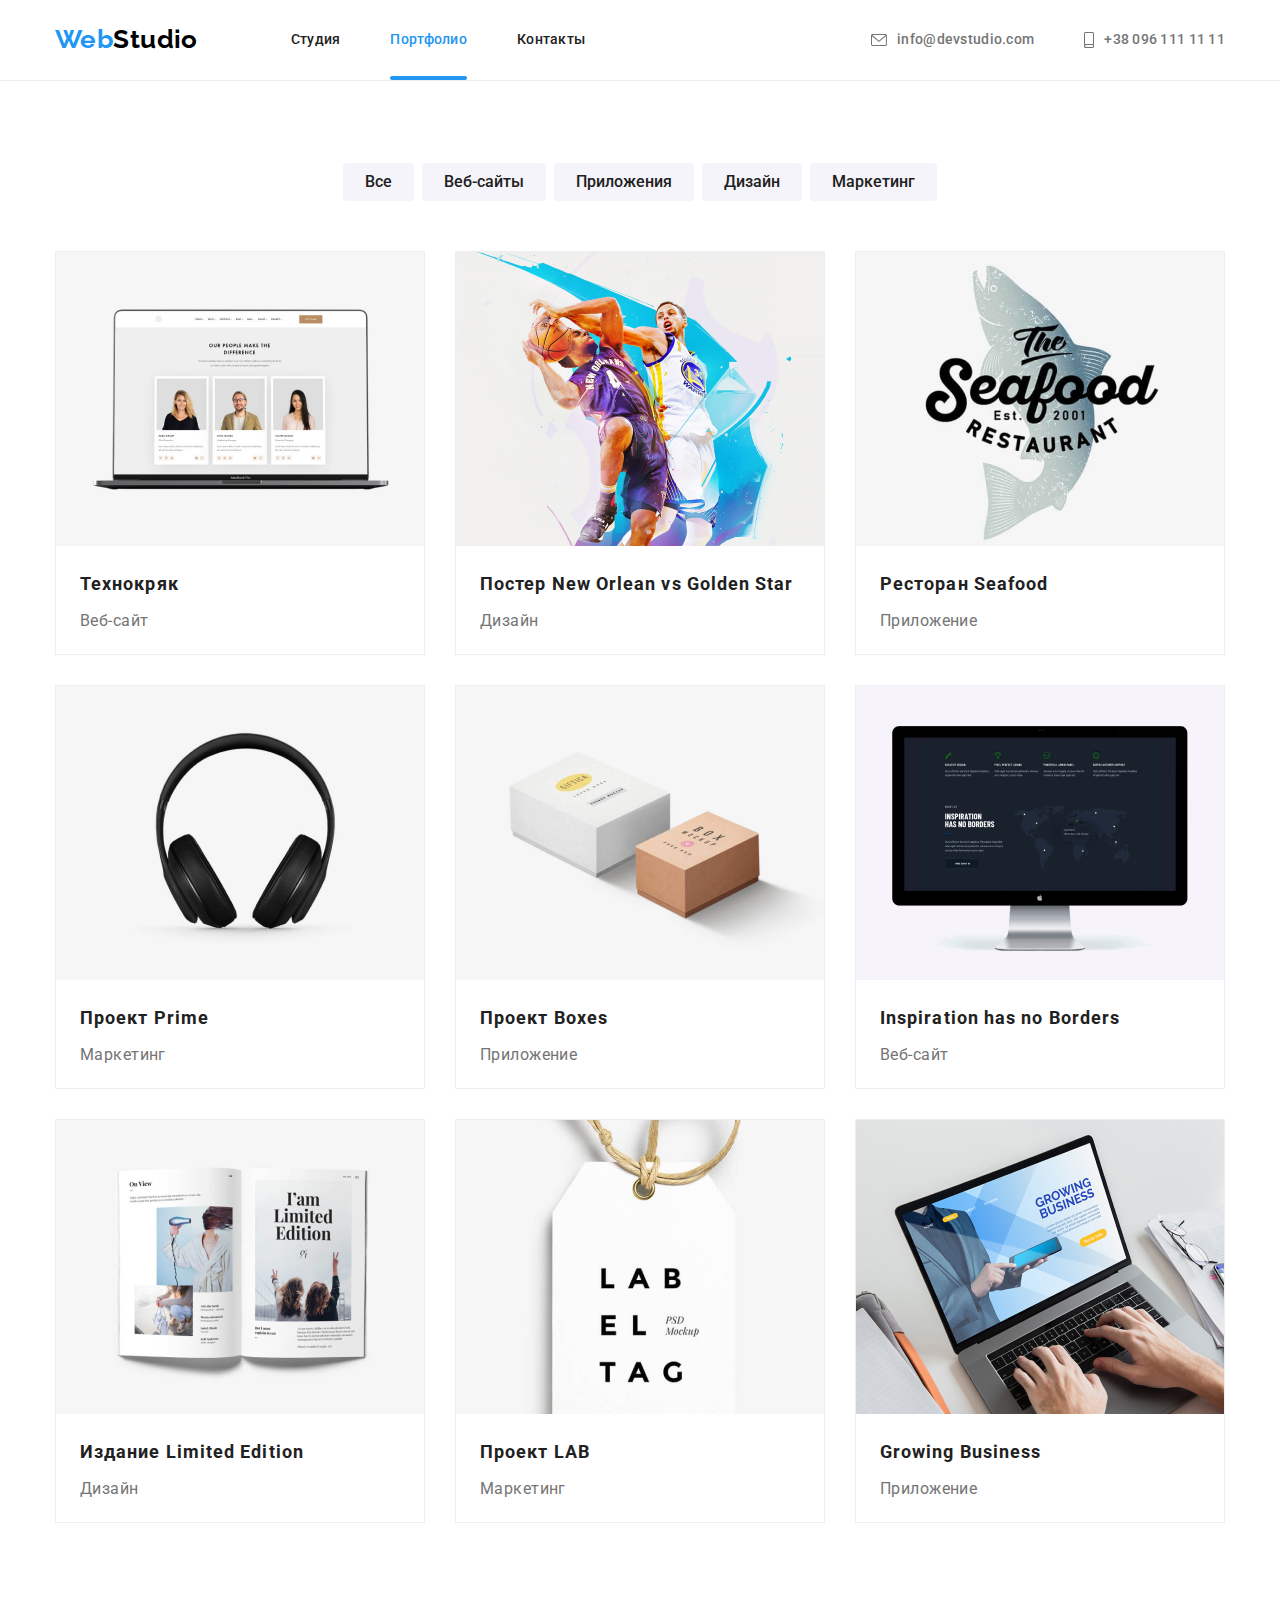
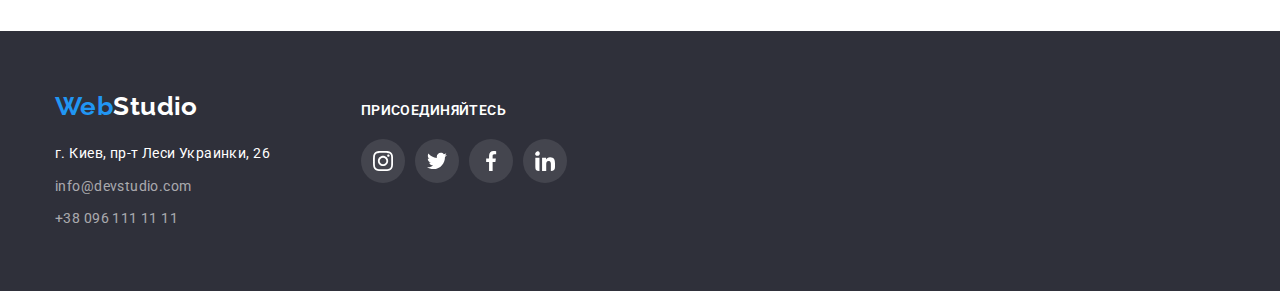
==== portfolio.html @ cc82df1d "клонує проект" ====
<!DOCTYPE html>
<html lang="en">
  <head>
    <meta charset="UTF-8" />
    <meta http-equiv="X-UA-Compatible" content="IE=edge" />
    <meta name="viewport" content="width=device-width, initial-scale=1.0" />
    <title>Портфолио</title>
    <link rel="preconnect" href="https://fonts.googleapis.com" />
    <link rel="preconnect" href="https://fonts.gstatic.com" crossorigin />
    <link
      href="https://fonts.googleapis.com/css2?family=Raleway:wght@700&family=Roboto:wght@400;500;700;900&display=swap"
      rel="stylesheet"
    />
    <link
      rel="stylesheet"
      href="https://cdnjs.cloudflare.com/ajax/libs/modern-normalize/1.1.0/modern-normalize.min.css"
    />
    <link rel="stylesheet" href="./css/styles.css" />
  </head>
  <body>
    <!--Хедер-->
    <!--Хедер-->
    <header class="page-header">
      <div class="container main-nav">
        <nav class="main-nav">
          <a href="./index.html" class="logo"
            >Web<span class="logo-second-color">Studio</span></a
          >
          <ul class="site-nav">
            <li class="link">
              <a href="./index.html" class="site-nav-link">Студия </a>
            </li>
            <li class="link">
              <div class="site-nav-link-thumb">
                <a href="./portfolio.html" class="site-nav-link current"
                  >Портфолио</a
                >
              </div>
            </li>
            <li class="link">
              <a href="" class="site-nav-link">Контакты</a>
            </li>
          </ul>
        </nav>
        <ul class="cont-nav">
          <li class="link">
            <a href="mailto:info@devstudio.com" class="cont-nav-link mail-logo">
              <svg class="footer-contacts-icon mail-icon">
                <use href="./images/symbol-defs.svg#icon-mail-logo"></use>
              </svg>
              info@devstudio.com
            </a>
          </li>
          <li class="link">
            <a href="tel:+380961111111" class="cont-nav-link tel-logo">
              <svg class="footer-contacts-icon tel-icon">
                <use href="./images/symbol-defs.svg#icon-phone-logo"></use>
              </svg>
              +38 096 111 11 11</a
            >
          </li>
        </ul>
      </div>
    </header>
    <!--Основная часть-->
    <!--Заголовок позже спрячем-->
    <!-- <h1 class="projects">Наши проекты</h1> -->
    <!--Фильтр-->
    <main>
      <section class="projects">
        <div class="container">
          <ul class="filter">
            <li class="filter-btn">
              <button type="button" class="filter-button">Все</button>
            </li>
            <li class="filter-btn">
              <button type="button" class="filter-button">Веб-сайты</button>
            </li>
            <li class="filter-btn">
              <button type="button" class="filter-button">Приложения</button>
            </li>
            <li class="filter-btn">
              <button type="button" class="filter-button">Дизайн</button>
            </li>
            <li class="filter-btn">
              <button type="button" class="filter-button">Маркетинг</button>
            </li>
          </ul>
        </div>

        <!--Проекты-->

        <div class="container">
          <ul class="projects-list">
            <li class="projects-block">
              <div class="projects-block-wrap">
                <div class="projects-block-thumb">
                  <img
                    src="./images/proj1.jpg"
                    alt="Лэптоп с открытым сайтом компании"
                    width="370"
                    height="294"
                  />
                  <div class="projects-block-thumb-txt">
                    <p>
                      Технокряк это современная площадка распространения
                      коронавируса. Компании используют эту платформу для
                      цифрового шпионажа и атак на защищённые сервера
                      конкурентов.
                    </p>
                  </div>
                </div>
                <div class="projects-text">
                  <h2 class="projects-title">Технокряк</h2>
                  <p class="projects-description">Веб-сайт</p>
                </div>
              </div>
            </li>
            <li class="projects-block">
              <div class="projects-block-wrap">
                <div class="projects-block-thumb">
                  <img
                    src="./images/proj2.jpg"
                    alt="Процесс игры в баскетбол на двоих"
                    width="370"
                    height="294"
                  />
                  <div class="projects-block-thumb-txt">
                    <p>
                      Технокряк это современная площадка распространения
                      коронавируса. Компании используют эту платформу для
                      цифрового шпионажа и атак на защищённые сервера
                      конкурентов.
                    </p>
                  </div>
                </div>
                <div class="projects-text">
                  <h2 class="projects-title">
                    Постер New Orlean vs Golden Star
                  </h2>
                  <p class="projects-description">Дизайн</p>
                </div>
              </div>
            </li>
            <li class="projects-block">
              <div class="projects-block-wrap">
                <div class="projects-block-thumb">
                  <img
                    src="./images/proj3.jpg"
                    alt="Названия ресторана"
                    width="370"
                    height="294"
                  />
                  <div class="projects-block-thumb-txt">
                    <p>
                      Технокряк это современная площадка распространения
                      коронавируса. Компании используют эту платформу для
                      цифрового шпионажа и атак на защищённые сервера
                      конкурентов.
                    </p>
                  </div>
                </div>
                <div class="projects-text">
                  <h2 class="projects-title">Ресторан Seafood</h2>
                  <p class="projects-description">Приложение</p>
                </div>
              </div>
            </li>
            <li class="projects-block">
              <div class="projects-block-wrap">
                <div class="projects-block-thumb">
                  <img
                    src="./images/proj4.jpg"
                    alt="Наушники"
                    width="370"
                    height="294"
                  />
                  <div class="projects-block-thumb-txt">
                    <p>
                      Технокряк это современная площадка распространения
                      коронавируса. Компании используют эту платформу для
                      цифрового шпионажа и атак на защищённые сервера
                      конкурентов.
                    </p>
                  </div>
                </div>
                <div class="projects-text">
                  <h2 class="projects-title">Проект Prime</h2>
                  <p class="projects-description">Маркетинг</p>
                </div>
              </div>
            </li>
            <li class="projects-block">
              <div class="projects-block-wrap">
                <div class="projects-block-thumb">
                  <img
                    src="./images/proj5.jpg"
                    alt="Две коробки"
                    width="370"
                    height="294"
                  />
                  <div class="projects-block-thumb-txt">
                    <p>
                      Технокряк это современная площадка распространения
                      коронавируса. Компании используют эту платформу для
                      цифрового шпионажа и атак на защищённые сервера
                      конкурентов.
                    </p>
                  </div>
                </div>
                <div class="projects-text">
                  <h2 class="projects-title">Проект Boxes</h2>
                  <p class="projects-description">Приложение</p>
                </div>
              </div>
            </li>
            <li class="projects-block">
              <div class="projects-block-wrap">
                <div class="projects-block-thumb">
                  <img
                    src="./images/proj6.jpg"
                    alt="Настольный компьютер с открытым сайтом компании"
                    width="370"
                    height="294"
                  />
                  <div class="projects-block-thumb-txt">
                    <p>
                      Технокряк это современная площадка распространения
                      коронавируса. Компании используют эту платформу для
                      цифрового шпионажа и атак на защищённые сервера
                      конкурентов.
                    </p>
                  </div>
                </div>
                <div class="projects-text">
                  <h2 class="projects-title">Inspiration has no Borders</h2>
                  <p class="projects-description">Веб-сайт</p>
                </div>
              </div>
            </li>
            <li class="projects-block">
              <div class="projects-block-wrap">
                <div class="projects-block-thumb">
                  <img
                    src="./images/proj7.jpg"
                    alt="Открытый журнал"
                    width="370"
                    height="294"
                  />
                  <div class="projects-block-thumb-txt">
                    <p>
                      Технокряк это современная площадка распространения
                      коронавируса. Компании используют эту платформу для
                      цифрового шпионажа и атак на защищённые сервера
                      конкурентов.
                    </p>
                  </div>
                </div>
                <div class="projects-text">
                  <h2 class="projects-title">Издание Limited Edition</h2>
                  <p class="projects-description">Дизайн</p>
                </div>
              </div>
            </li>
            <li class="projects-block">
              <div class="projects-block-wrap">
                <div class="projects-block-thumb">
                  <img
                    src="./images/proj8.jpg"
                    alt="Бирка"
                    width="370"
                    height="294"
                  />
                  <div class="projects-block-thumb-txt">
                    <p>
                      Технокряк это современная площадка распространения
                      коронавируса. Компании используют эту платформу для
                      цифрового шпионажа и атак на защищённые сервера
                      конкурентов.
                    </p>
                  </div>
                </div>
                <div class="projects-text">
                  <h2 class="projects-title">Проект LAB</h2>
                  <p class="projects-description">Маркетинг</p>
                </div>
              </div>
            </li>
            <li class="projects-block">
              <div class="projects-block-wrap">
                <div class="projects-block-thumb">
                  <img
                    src="./images/proj9.jpg"
                    alt="Лэптоп с открытым сайтом компании"
                    width="370"
                    height="294"
                  />
                  <div class="projects-block-thumb-txt">
                    <p>
                      Технокряк это современная площадка распространения
                      коронавируса. Компании используют эту платформу для
                      цифрового шпионажа и атак на защищённые сервера
                      конкурентов.
                    </p>
                  </div>
                </div>
                <div class="projects-text">
                  <h2 class="projects-title">Growing Business</h2>
                  <p class="projects-description">Приложение</p>
                </div>
              </div>
            </li>
          </ul>
        </div>
      </section>
    </main>
    <!--Футер-->
    <footer class="page-footer">
      <div class="container">
        <div class="footer-common">
          <div>
            <a href="./index.html" class="logo"
              >Web<span class="logo-second-color-footer">Studio</span></a
            >
            <address class="adress-list">
              <p class="address">г. Киев, пр-т Леси Украинки, 26</p>
              <ul class="contacts">
                <li class="contact-list">
                  <a href="mailto:info@devstudio.com">info@devstudio.com</a>
                </li>
                <li class="contact-list">
                  <a href="tel:+380961111111">+38 096 111 11 11</a>
                </li>
              </ul>
            </address>
          </div>
          <div class="join">
            <p class="join-txt">присоединяйтесь</p>
            <ul class="social-media">
              <li>
                <a href="" class="icon-link">
                  <svg class="icon-img">
                    <use
                      href="./images/symbol-defs.svg#icon-instagram-logo"
                    ></use>
                  </svg>
                </a>
              </li>
              <li>
                <a href="" class="icon-link">
                  <svg class="icon-img">
                    <use
                      href="./images/symbol-defs.svg#icon-twitter-logo"
                    ></use>
                  </svg>
                </a>
              </li>
              <li>
                <a href="" class="icon-link">
                  <svg class="icon-img">
                    <use
                      href="./images/symbol-defs.svg#icon-facebook-logo"
                    ></use>
                  </svg>
                </a>
              </li>
              <li>
                <a href="" class="icon-link">
                  <svg class="icon-img">
                    <use
                      href="./images/symbol-defs.svg#icon-linkedin-logo"
                    ></use>
                  </svg>
                </a>
              </li>
            </ul>
          </div>
        </div>
      </div>
    </footer>
  </body>
</html>
---- css/styles.css ----
/* цвет основного фона #e5e5e5 */
/* цвет фона футера #2f303a */
/* цвет основного текста #757575 */
/* вторичный цвет текста #212121 */
/* белый #FFFFFF */
/* акцент #2196F3 */
/* цвет адреса rgba(255, 255, 255, 0.6) */
/* цвет фона не активной кнопки #F5F4FA */

:root {
  --primary-text-color: #757575;
  --title-text-color: #212121;
  --accent-color: #2196f3;
  --primary-white: #ffffff;
  --secondary-white: rgba(255, 255, 255, 0.6);
}

html {
  box-sizing: border-box;
}
*,
*::before,
*::after {
  box-sizing: inherit;
}
h1,
h2,
h3,
p {
  margin-top: 0;
  margin-bottom: 0;
}
/* контейнер */
.container {
  width: 1200px;
  margin-right: auto;
  margin-left: auto;
  padding-left: 15px;
  padding-right: 15px;
}
/* .svg {
  width: 300px;
  height: 120px;
} */
body {
  color: var(--primary-text-color);
  font-family: Roboto, Arial, Helvetica, sans-serif;
  letter-spacing: 0.03em;
  font-size: 14px;
}
footer {
  background-color: #2f303a;
}
header {
  background-color: #ffffff;
}
ul {
  list-style: none;
}

/* хедер */
.page-header {
  /* padding: 25px 0; */
  border-bottom: 1px solid #ececec;
}
.main-nav {
  display: flex;
  align-items: center;
}

/* логотип */
.logo {
  margin-top: 24px;
  margin-bottom: 25px;
  margin-right: 93px;

  color: var(--accent-color);
  font-family: Raleway, Arial, Helvetica, sans-serif;
  font-weight: 700;
  font-size: 26px;
  line-height: 1.19;
  text-decoration: none;
}
.logo-second-color {
  color: #000000;
  font-family: Raleway, Arial, Helvetica, sans-serif;
  font-weight: 700;
  font-size: 26px;
  line-height: 1.19;
}

/* навигация по страницах */
.site-nav .link {
  margin-right: 50px;
}
.site-nav .link:last-child {
  margin-right: 0;
}
.site-nav {
  margin-top: 0;
  margin-bottom: 0;
  padding-left: 0;
  display: flex;
}
.site-nav-link {
  padding: 32px 0;
  display: block;

  color: var(--title-text-color);
  font-weight: 500;
  line-height: 1.14;
  letter-spacing: 0.02em;
  text-decoration: none;

  transition: color 250ms cubic-bezier(0.4, 0, 0.2, 1);
}
.site-nav-link:hover,
.site-nav-link:focus {
  color: var(--accent-color);
  font-weight: 500;
  line-height: 1.14;
  letter-spacing: 0.02em;
  text-decoration: none;
}
.site-nav-link.current {
  color: var(--accent-color);
}
.site-nav-link-thumb {
  position: relative;
}
.site-nav-link-thumb::after {
  content: "";
  display: block;
  position: absolute;
  left: 0;
  bottom: 0;

  width: 100%;
  height: 4px;
  border-radius: 2px;
  background-color: var(--accent-color);
}

/* навигация по контактах */
.cont-nav {
  margin-top: 0;
  margin-bottom: 0;
  margin-left: auto;
  padding-left: 0;
  display: flex;
}

.cont-nav-link {
  color: var(--primary-text-color);
  font-weight: 500;
  line-height: 1.14;
  letter-spacing: 0.02em;
  text-decoration: none;
  display: flex;
  align-items: center;
  transition: color 250ms cubic-bezier(0.4, 0, 0.2, 1);
}
.cont-nav-link:hover,
.cont-nav-link:focus {
  color: var(--accent-color);
}
.cont-nav .link {
  margin-right: 50px;
}
.cont-nav .link:last-child {
  margin-right: 0;
}

.footer-contacts-icon {
  margin-right: 10px;
  fill: #757575;
  transition: fill 250ms cubic-bezier(0.4, 0, 0.2, 1);
}
.mail-icon {
  width: 16px;
  height: 12px;
}
.tel-icon {
  width: 10px;
  height: 16px;
  align-items: baseline;
}
.cont-nav-link:hover .footer-contacts-icon,
.cont-nav-link:focus .footer-contacts-icon {
  fill: var(--accent-color);
}

/* основная часть */
/* блок хиро */
.hero {
  background-color: #2f303a;
  padding-top: 200px;
  padding-bottom: 200px;
  text-align: center;
  margin: 0 auto;
}
.hero-text {
  width: 696px;
  height: 120px;
  margin: 0 auto;

  color: var(--primary-white);
  font-weight: 900;
  font-size: 44px;
  line-height: 1.36;
  text-align: center;
  letter-spacing: 0.06em;
  text-transform: uppercase;
}

/* блок кнопоки*/
.hero-button {
  margin-top: 30px;
  padding: 10px 32px;
  border-radius: 4px;
  min-width: 200px;

  color: var(--primary-white);
  background-color: var(--accent-color);
  font-family: inherit;
  font-weight: 700;
  font-size: 16px;
  line-height: 1.88;
  align-items: center;
  text-align: center;
  letter-spacing: 0.06em;
  cursor: pointer;

  transition: color 250ms cubic-bezier(0.4, 0, 0.2, 1);
  transition: background-color 250ms cubic-bezier(0.4, 0, 0.2, 1);
}
.hero-button:hover,
.hero-button:focus {
  color: var(--primary-white);
  background-color: #188ce8;
}

/* блок преимущества */
.benefits {
  padding: 94px 0;
}
.benefits-list {
  margin-top: 0;
  margin-bottom: 0;
  padding-left: 0;
  display: flex;
}
.benefits-description {
  width: 270px;
  margin-right: 30px;
}
.benefits-description:last-child {
  margin-right: 0;
}
.benefits-description::before {
  content: "";
  display: block;
  height: 120px;
  background-repeat: no-repeat;
  background-position: center;
  margin-bottom: 30px;
  background-color: #f5f4fa;
  border-radius: 4px;
}
.item-antena::before {
  background-image: url(../images/antenna.svg);
}
.item-clock::before {
  background-image: url(../images/clock.svg);
}
.item-diagrama::before {
  background-image: url(../images/diagram.svg);
}
.item-astronaut::before {
  background-image: url(../images/astronaut.svg);
}
.benefits-title {
  margin-bottom: 10px;
  color: var(--title-text-color);
  font-weight: 700;
  font-size: 14px;
  line-height: 1.14;
  text-transform: uppercase;
}
.benefits-text {
  line-height: 1.71;
}

.work {
  padding: 0 0 94px 0;
}
.work-list {
  margin-top: 0;
  margin-bottom: 0;
  padding-left: 0;
  display: flex;
}
.section-title {
  margin-top: 0;
  margin-bottom: 50px;
  color: var(--title-text-color);
  font-weight: 700;
  font-size: 36px;
  line-height: 1.17;
  text-align: center;
}
.work-img {
  padding-right: 30px;
}
.work-img:last-child {
  padding-right: 0;
}
.work-img-thumb {
  position: relative;
}
.work-img-cover {
  position: absolute;
  bottom: 0;
  left: 0;

  width: 370px;
  height: 70px;
  background: rgba(47, 48, 58, 0.8);
  padding-top: 27px;
  padding-bottom: 27px;
}
.work-img-cover-text {
  color: var(--primary-white);

  font-weight: 600;
  font-size: 14px;
  line-height: 1.14;
  text-align: center;
  letter-spacing: 0.03em;
  text-transform: uppercase;
}
.team {
  padding: 94px 0;
  background: #f5f4fa;
}
.team-list {
  margin-top: 0;
  margin-bottom: 0;
  padding-left: 0;
  display: flex;
}
.team-description {
  padding-top: 30px;
  padding-bottom: 30px;
  text-align: center;
}
.social-media {
  display: flex;
  padding-left: 0;
  margin: 0 32px;
  width: 206px;
  justify-content: space-evenly;
  align-items: center;
}
.icon-img {
  width: 20px;
  height: 20px;
  fill: var(--color3, #afb1b8);
  border-radius: 4px;
  object-fit: contain;
}
.icon-link {
  width: 44px;
  height: 44px;
  background-color: var(--primary-white);
  display: flex;
  justify-content: center;
  align-items: center;
  border-radius: 50%;

  transition: fill 250ms cubic-bezier(0.4, 0, 0.2, 1);
  transition: background-color 250ms cubic-bezier(0.4, 0, 0.2, 1);
}
.social-media li {
  margin-right: 10px;
}
.social-media li:last-child {
  margin-right: 0;
}
.icon-link:hover,
.icon-link:focus {
  background-color: var(--accent-color);
  fill: white;
}
.icon-link:hover .icon-img,
.icon-link:focus .icon-img {
  fill: white;
}

.team-member {
  height: 428px;
  width: 270px;
  margin-right: 30px;
  background-color: var(--primary-white);
  box-shadow: 0px 1px 3px rgba(0, 0, 0, 0.12), 0px 1px 1px rgba(0, 0, 0, 0.14),
    0px 2px 1px rgba(0, 0, 0, 0.2);
  border-radius: 0px 0px 4px 4px;
}
.team-member:last-child {
  padding-right: 0;
}
.team-name {
  margin-bottom: 10px;
  color: var(--title-text-color);
  font-weight: 500;
  font-size: 16px;
  line-height: 1.19;
  text-align: center;
}
.team-position {
  margin-bottom: 16px;

  font-size: 16px;
  line-height: 1.19;
  text-align: center;
}

.clients {
  padding: 94px 0;
}
.client-link {
  width: 170px;
  height: 92px;
  background-color: var(--primary-white);
  display: flex;
  justify-content: center;
  align-items: center;
  border: 1px solid #afb1b8;
  border-radius: 4px;
}

.clients-list {
  display: flex;
  padding-left: 0;
  justify-content: space-between;
  margin-top: 0;
  margin-bottom: 0;
}
.clients-icon {
  width: 106px;
  height: 60px;
  fill: var(--color3, #afb1b8);
  border-radius: 4px;
  object-fit: contain;

  transition: fill 250ms cubic-bezier(0.4, 0, 0.2, 1);
}
.clients-icon:hover,
.clients-icon:focus {
  fill: var(--accent-color);
}
.filter {
  margin-top: 0;
  margin-bottom: 50px;
  padding-left: 0;
  display: flex;
  justify-content: center;
}
.client-link:hover,
.client-link:focus {
  transition: border 250ms cubic-bezier(0.4, 0, 0.2, 1);
  transition: border-radius 250ms cubic-bezier(0.4, 0, 0.2, 1);
  transition: fill 250ms cubic-bezier(0.4, 0, 0.2, 1);

  border: 1px solid #2196f3;
  transition: border-radius 250ms cubic-bezier(0.4, 0, 0.2, 1);
  transition: fill 250ms cubic-bezier(0.4, 0, 0.2, 1);

  border-radius: 4px;
  fill: white;
}
.client-link:hover .clients-icon,
.client-link:focus .clients-icon {
  transition: fill 250ms cubic-bezier(0.4, 0, 0.2, 1);

  fill: var(--accent-color);
}

.filter-btn {
  margin-right: 8px;
}
.filter-btn:last-child {
  margin-right: 0;
}
.projects-filter {
  margin-top: 94px;
}
.filter-button {
  border-radius: 4px;
  border: transparent;
  padding: 6px 22px;
  background-color: #f5f4fa;
  color: var(--title-text-color);
  font-family: inherit;
  font-weight: 500;
  font-size: 16px;
  line-height: 1.62;
  text-align: center;
  cursor: pointer;

  transition: background-color 250ms cubic-bezier(0.4, 0, 0.2, 1),
    color 250ms cubic-bezier(0.4, 0, 0.2, 1),
    box-shadow 250ms cubic-bezier(0.4, 0, 0.2, 1);
}
.filter-button:hover,
.filter-button:focus {
  color: var(--primary-white);
  background-color: var(--accent-color);
  box-shadow: 0px 3px 1px rgba(0, 0, 0, 0.1), 0px 1px 2px rgba(0, 0, 0, 0.08),
    0px 2px 2px rgba(0, 0, 0, 0.12);
}

.projects {
  padding-bottom: 94px;
  padding-top: 82px;
}
.projects-text {
  padding: 20px 24px;
}
.projects-title {
  margin-bottom: 4px;
  color: var(--title-text-color);
  font-weight: 700;
  font-size: 18px;
  line-height: 2;
  letter-spacing: 0.06em;
}
.projects-description {
  font-size: 16px;
  line-height: 1.88;
}
.projects-list {
  display: flex;
  flex-wrap: wrap;
  padding-left: 0;
}
.projects-block {
  position: relative;
  overflow: hidden;

  margin-right: 30px;
  margin-bottom: 30px;
  width: 370px;
  height: 404px;
  border: 1px solid #eeeeee;

  transition: box-shadow 250ms cubic-bezier(0.4, 0, 0.2, 1);
}
.projects-block:hover,
.project-block:focus {
  box-shadow: 0px 1px 1px rgba(0, 0, 0, 0.12), 0px 4px 4px rgba(0, 0, 0, 0.06),
    1px 4px 6px rgba(0, 0, 0, 0.16);
}
.projects-block:last-child {
  margin-right: 0;
}
.projects-block:nth-child(n + 7) {
  margin-bottom: 0;
}
.projects-block:nth-child(3n + 3) {
  margin-right: 0;
}
.projects-block-thumb {
  position: relative;
  overflow: hidden;
  width: 370px;
  height: 294px;
}
.projects-block-thumb::before {
  position: absolute;
  top: 0;
  opacity: 0;
  transform: translateY(100%);
  transition: transform 250ms cubic-bezier(0.4, 0, 0.2, 1);

  content: "";
  display: inline-block;
  width: 370px;
  height: 294px;
  background: rgba(33, 150, 243, 0.9);
}
.projects-block-wrap:hover .projects-block-thumb::before {
  opacity: 1;
  transform: translate(0);
}
.projects-block-thumb-txt {
  position: absolute;
  display: inline-block;
  top: 63px;
  left: 24px;
  opacity: 0;
  transform: translateY(140%);
  transition: transform 250ms cubic-bezier(0.4, 0, 0.2, 1);

  width: 322px;
  height: 168px;
  font-weight: 400;
  font-size: 18px;
  line-height: 1.56;
  letter-spacing: 0.03em;
  color: var(--primary-white);
}
.projects-block-wrap:hover .projects-block-thumb-txt {
  opacity: 1;
  transform: translateY(0);
}

.page-footer {
  padding-top: 60px;
  padding-bottom: 60px;
}
.address {
  margin-bottom: 9px;
  color: var(--primary-white);
  font-weight: 400;
  line-height: 1.7;
  font-style: normal;
}
.adress-list {
  margin-top: 20px;
}
.contacts {
  margin-top: 0;
  margin-bottom: 0;
  padding-left: 0;
  line-height: 1.7;
}
.contacts a {
  color: var(--secondary-white);
  line-height: 1.7;
  text-decoration: none;
  font-style: normal;
}
.contact-list {
  margin-bottom: 9px;
}
.contact-list:last-child {
  margin-bottom: 0;
}
.logo-second-color-footer {
  color: var(--primary-white);
  font-family: Raleway, Arial, Helvetica, sans-serif;
  font-weight: 700;
  font-size: 26px;
  line-height: 1.19;
}

.footer-common {
  display: flex;
  align-items: baseline;
}
.join {
  margin-left: 70px;
}
.join-txt {
  margin-bottom: 20px;

  font-weight: 600;
  font-size: 14px;
  line-height: 1.14;
  letter-spacing: 0.03em;
  text-transform: uppercase;
  color: var(--primary-white);
}
.join .social-media {
  margin-left: 0;
  margin-right: 0;
}
.join .icon-link {
  background: rgba(255, 255, 255, 0.1);

  transition: background-color 250ms cubic-bezier(0.4, 0, 0.2, 1);
}
.join .icon-link:hover,
.join .icon-link:focus {
  background-color: var(--accent-color);
}
.join .icon-img {
  fill: var(--primary-white);
}

.overlay {
  max-width: 1600px;
  margin: 0 auto;
  background-size: cover;
  background-repeat: no-repeat;
  background-position: center;
  background-image: linear-gradient(
      to right,
      rgba(47, 48, 58, 0.4),
      rgba(47, 48, 58, 0.4)
    ),
    url(../images/bg-hero-foto.jpg);
}
.backdrop {
  position: fixed;
  top: 0;
  left: 0;
  width: 100%;
  height: 100%;
  background-color: rgba(0, 0, 0, 0.2);
}
.modal {
  position: absolute;
  top: 50%;
  left: 50%;
  transform: translate(-50%, -50%);

  width: 581px;
  height: 528px;
  background-color: var(--primary-white);
  box-shadow: 0px 1px 3px rgba(0, 0, 0, 0.12), 0px 1px 1px rgba(0, 0, 0, 0.14),
    0px 2px 1px rgba(0, 0, 0, 0.2);
  border-radius: 4px;
}
.backdrop.is-hidden {
  opacity: 0;
  pointer-events: none;
}
.modal-button-close {
  position: absolute;
  top: 8px;
  right: 8px;
  display: block;
  width: 30px;
  height: 30px;
  border-radius: 50%;
  background: var(--primary-white);
  border: 1px solid rgba(0, 0, 0, 0.1);
  background-image: url(../images/clos-btn.svg);
  background-repeat: no-repeat;
  background-position: center;
  cursor: pointer;
}
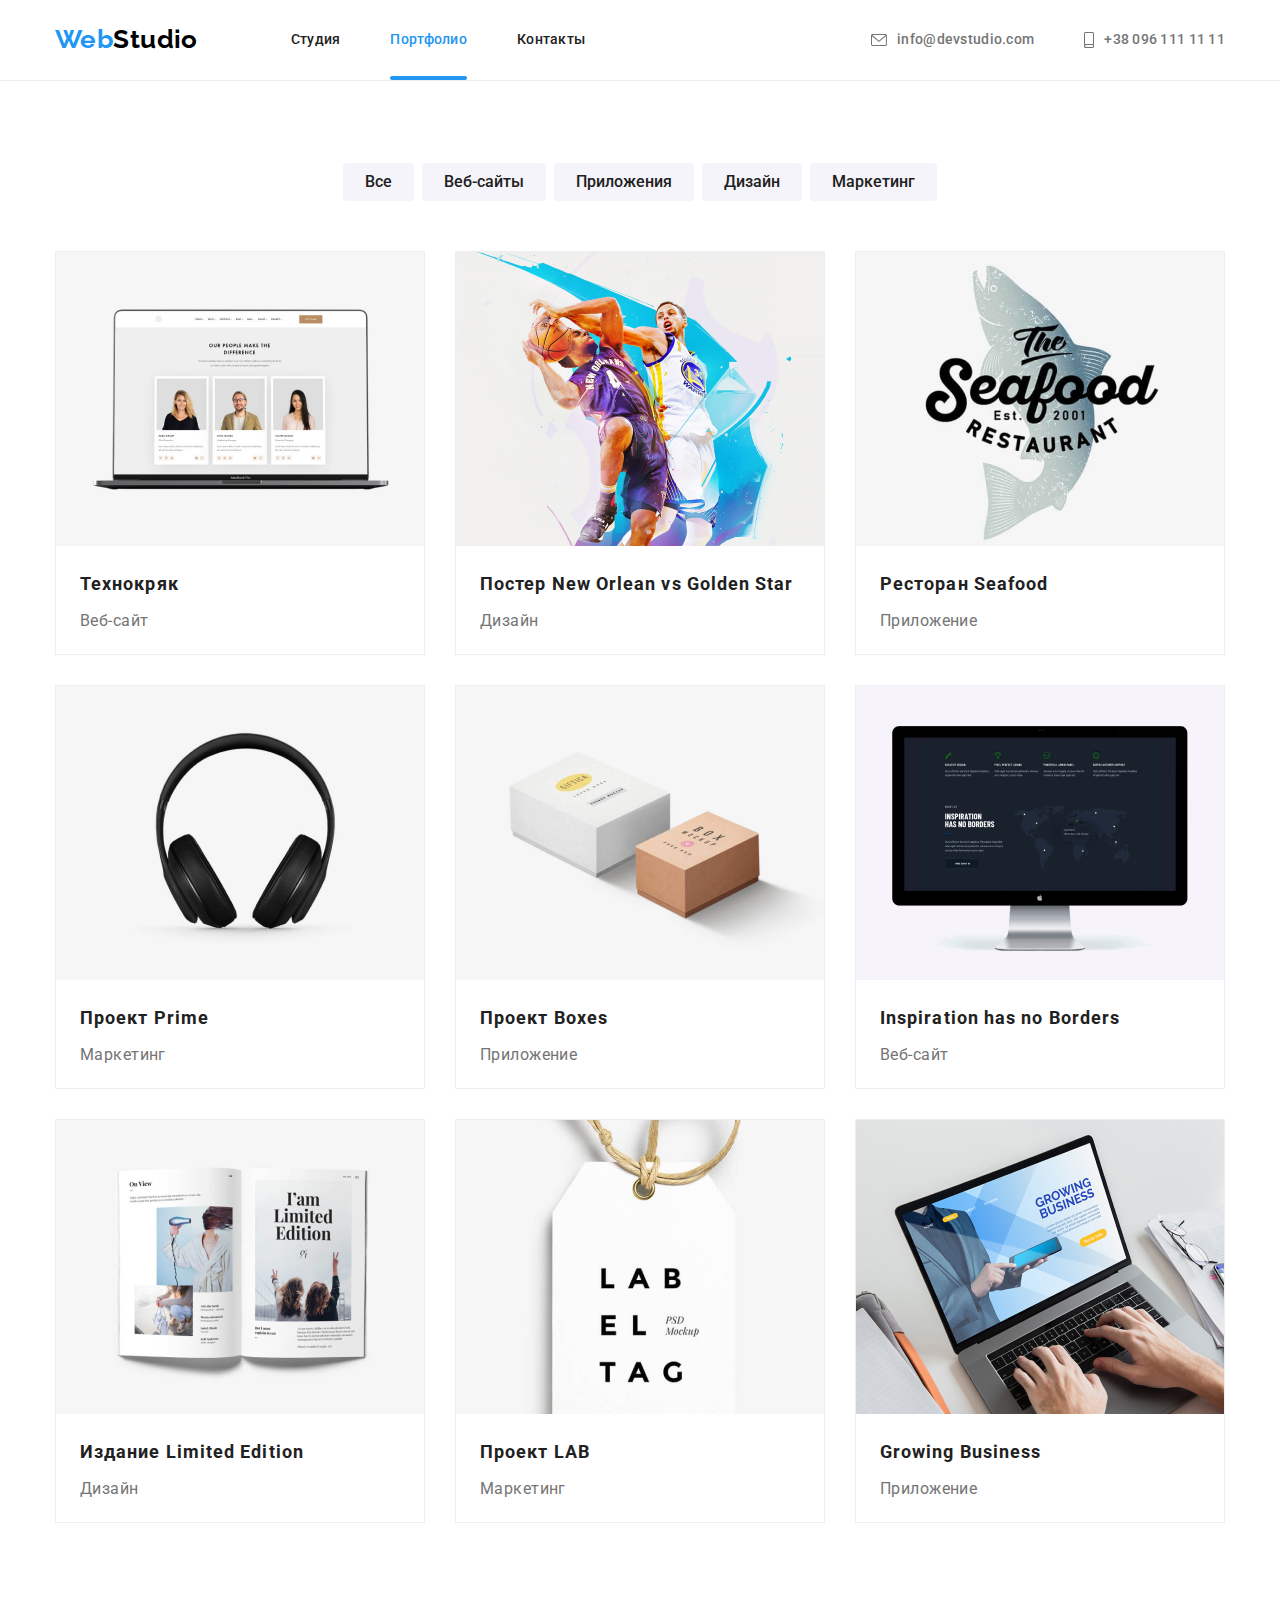
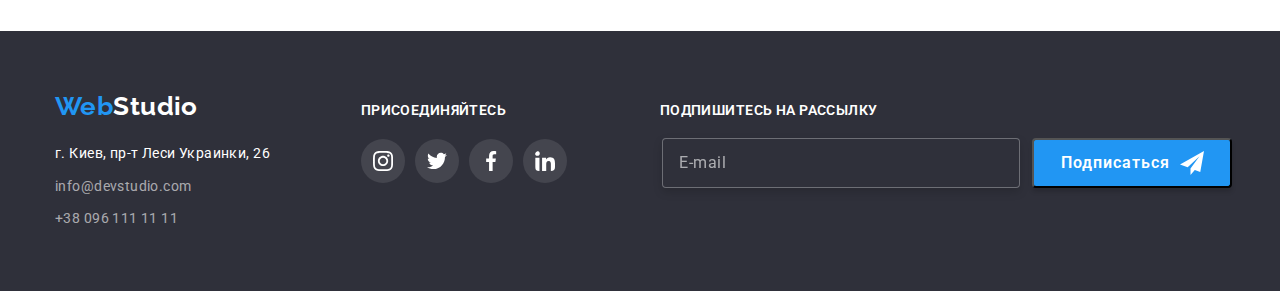
==== commit 1e8cb4fe: "додає підписку" ====
--- a/portfolio.html
+++ b/portfolio.html
@@ -375,6 +375,23 @@
               </li>
             </ul>
           </div>
+          <div class="subscribe">
+            <p class="subscribe-text">Подпишитесь на рассылку</p>
+
+            <form name="signup_form" autocomplete="on" novalidate>
+              <div class="subscription-fild">
+                <input type="email" name="email" placeholder="E-mail" />
+                <button type="submit">
+                  Подписаться
+                  <div class="icon-send">
+                    <svg class="icon-send-img">
+                      <use href="./images/symbol-defs.svg#icon-send"></use>
+                    </svg>
+                  </div>
+                </button>
+              </div>
+            </form>
+          </div>
         </div>
       </div>
     </footer>
--- a/css/styles.css
+++ b/css/styles.css
@@ -13,6 +13,7 @@
   --accent-color: #2196f3;
   --primary-white: #ffffff;
   --secondary-white: rgba(255, 255, 255, 0.6);
+  --footer-bc: #2f303a;
 }
 
 html {
@@ -687,6 +688,80 @@
 }
 .join .icon-img {
   fill: var(--primary-white);
+}
+.subscribe {
+  width: 570px;
+  height: 86px;
+  margin-left: 93px;
+  align-items: baseline;
+}
+.subscribe-text {
+  margin-bottom: 20px;
+
+  font-weight: 600;
+  font-size: 14px;
+  line-height: calc(16 / 14);
+  letter-spacing: 0.03em;
+  text-transform: uppercase;
+  color: var(--primary-white);
+}
+.subscription-fild {
+  width: 575px;
+  display: flex;
+  justify-content: center;
+}
+.subscription-fild input {
+  height: 50px;
+  width: 358px;
+  border: 1px solid rgba(255, 255, 255, 0.3);
+  filter: drop-shadow(0px 4px 4px rgba(0, 0, 0, 0.15));
+  border-radius: 4px;
+  background: var(--footer-bc);
+  padding-top: 15px;
+  padding-bottom: 15px;
+  padding-left: 16px;
+  margin-right: 12px;
+}
+.subscription-fild input::placeholder {
+  font-weight: 400;
+  font-size: 16px;
+  line-height: 1.25;
+  letter-spacing: 0.03em;
+  color: rgba(255, 255, 255, 0.6);
+}
+.subscription-fild button {
+  width: 200px;
+  height: 50px;
+  background-color: var(--accent-color);
+  box-shadow: 0px 4px 4px rgba(0, 0, 0, 0.15);
+  border-radius: 4px;
+  padding: 10px 28px;
+  display: flex;
+  justify-content: center;
+  align-items: center;
+
+  font-weight: 600;
+  font-size: 16px;
+  line-height: 1.87;
+  letter-spacing: 0.06em;
+  color: var(--primary-white);
+
+  transition: background-color 250ms cubic-bezier(0.4, 0, 0.2, 1);
+}
+.subscription-fild button:hover,
+.subscription-fild button:focus {
+  background-color: #188ce8;
+}
+.icon-send {
+  margin-left: 10px;
+  display: flex;
+  justify-content: center;
+  align-items: center;
+}
+.icon-send-img {
+  height: 24px;
+  width: 24px;
+  transition: fill 250ms cubic-bezier(0.4, 0, 0.2, 1);
 }
 
 .overlay {
@@ -716,8 +791,9 @@
   left: 50%;
   transform: translate(-50%, -50%);
 
-  width: 581px;
-  height: 528px;
+  padding: 40px 40px;
+  width: 528px;
+  height: 581px;
   background-color: var(--primary-white);
   box-shadow: 0px 1px 3px rgba(0, 0, 0, 0.12), 0px 1px 1px rgba(0, 0, 0, 0.14),
     0px 2px 1px rgba(0, 0, 0, 0.2);
@@ -731,14 +807,119 @@
   position: absolute;
   top: 8px;
   right: 8px;
-  display: block;
+  display: flex;
   width: 30px;
   height: 30px;
   border-radius: 50%;
   background: var(--primary-white);
   border: 1px solid rgba(0, 0, 0, 0.1);
-  background-image: url(../images/clos-btn.svg);
-  background-repeat: no-repeat;
-  background-position: center;
   cursor: pointer;
-}
+  align-items: center;
+  justify-content: center;
+}
+.icon-close-img {
+  height: 18px;
+  width: 18px;
+  transition: fill 250ms cubic-bezier(0.4, 0, 0.2, 1);
+}
+.modal-button-close:hover .icon-close-img,
+.modal-button-close:focus .icon-close-img {
+  fill: var(--accent-color);
+}
+
+.modal-title {
+  font-weight: 600;
+  font-size: 20px;
+  line-height: calc(23 / 20);
+  text-align: center;
+  letter-spacing: 0.03em;
+  margin-bottom: 12px;
+  color: var(--title-text-color);
+}
+/* .subscribe-form {
+  margin: 0 40px;
+} */
+.form-field {
+  border: 1px solid blue;
+  width: 448px;
+  height: 58px;
+  margin-bottom: 10px;
+
+  display: flex;
+  flex-direction: column;
+}
+.form-field:last-child {
+  margin-bottom: 0;
+}
+.form-field input {
+  border: 1px solid rgba(33, 33, 33, 0.2);
+  border-radius: 4px;
+  height: 40px;
+  padding: 0 0;
+}
+.form-field textarea::placeholder {
+  font-weight: 400;
+  font-size: 14px;
+  line-height: 16px;
+  letter-spacing: 0.01em;
+
+  color: rgba(117, 117, 117, 0.5);
+}
+.form-field label {
+  margin-bottom: 4px;
+}
+.form-field textarea {
+  border: 1px solid rgba(33, 33, 33, 0.2);
+  border-radius: 4px;
+  height: 120px;
+  padding: 12px 16px;
+}
+.form-field:nth-child(4) {
+  height: 138px;
+}
+/* .main-form {
+  margin-bottom: 20px;
+} */
+.checkbox-fild {
+  text-align: center;
+  margin-top: 20px;
+}
+.submit-btn {
+  display: flex;
+  justify-content: center;
+  align-items: center;
+  margin-top: 30px;
+}
+.subscribe-form button {
+  width: 200px;
+  height: 50px;
+  background-color: var(--accent-color);
+  box-shadow: 0px 4px 4px rgba(0, 0, 0, 0.15);
+  border-radius: 4px;
+  font-weight: 600;
+  font-size: 16px;
+  line-height: 1.87;
+  letter-spacing: 0.06em;
+  color: var(--primary-white);
+  cursor: pointer;
+  transition: background-color 250ms cubic-bezier(0.4, 0, 0.2, 1);
+}
+.subscribe-form button:hover {
+  background-color: #188ce8;
+}
+.checkbox-fild label {
+  font-weight: 400;
+  font-size: 14px;
+  line-height: 1.71;
+  letter-spacing: 0.03em;
+
+  color: var(--primary-text-color);
+}
+.checkbox-fild-contract {
+  font-weight: 400;
+  font-size: 14px;
+  line-height: 1.71;
+  letter-spacing: 0.03em;
+  text-decoration-line: underline;
+  color: var(--accent-color);
+}
